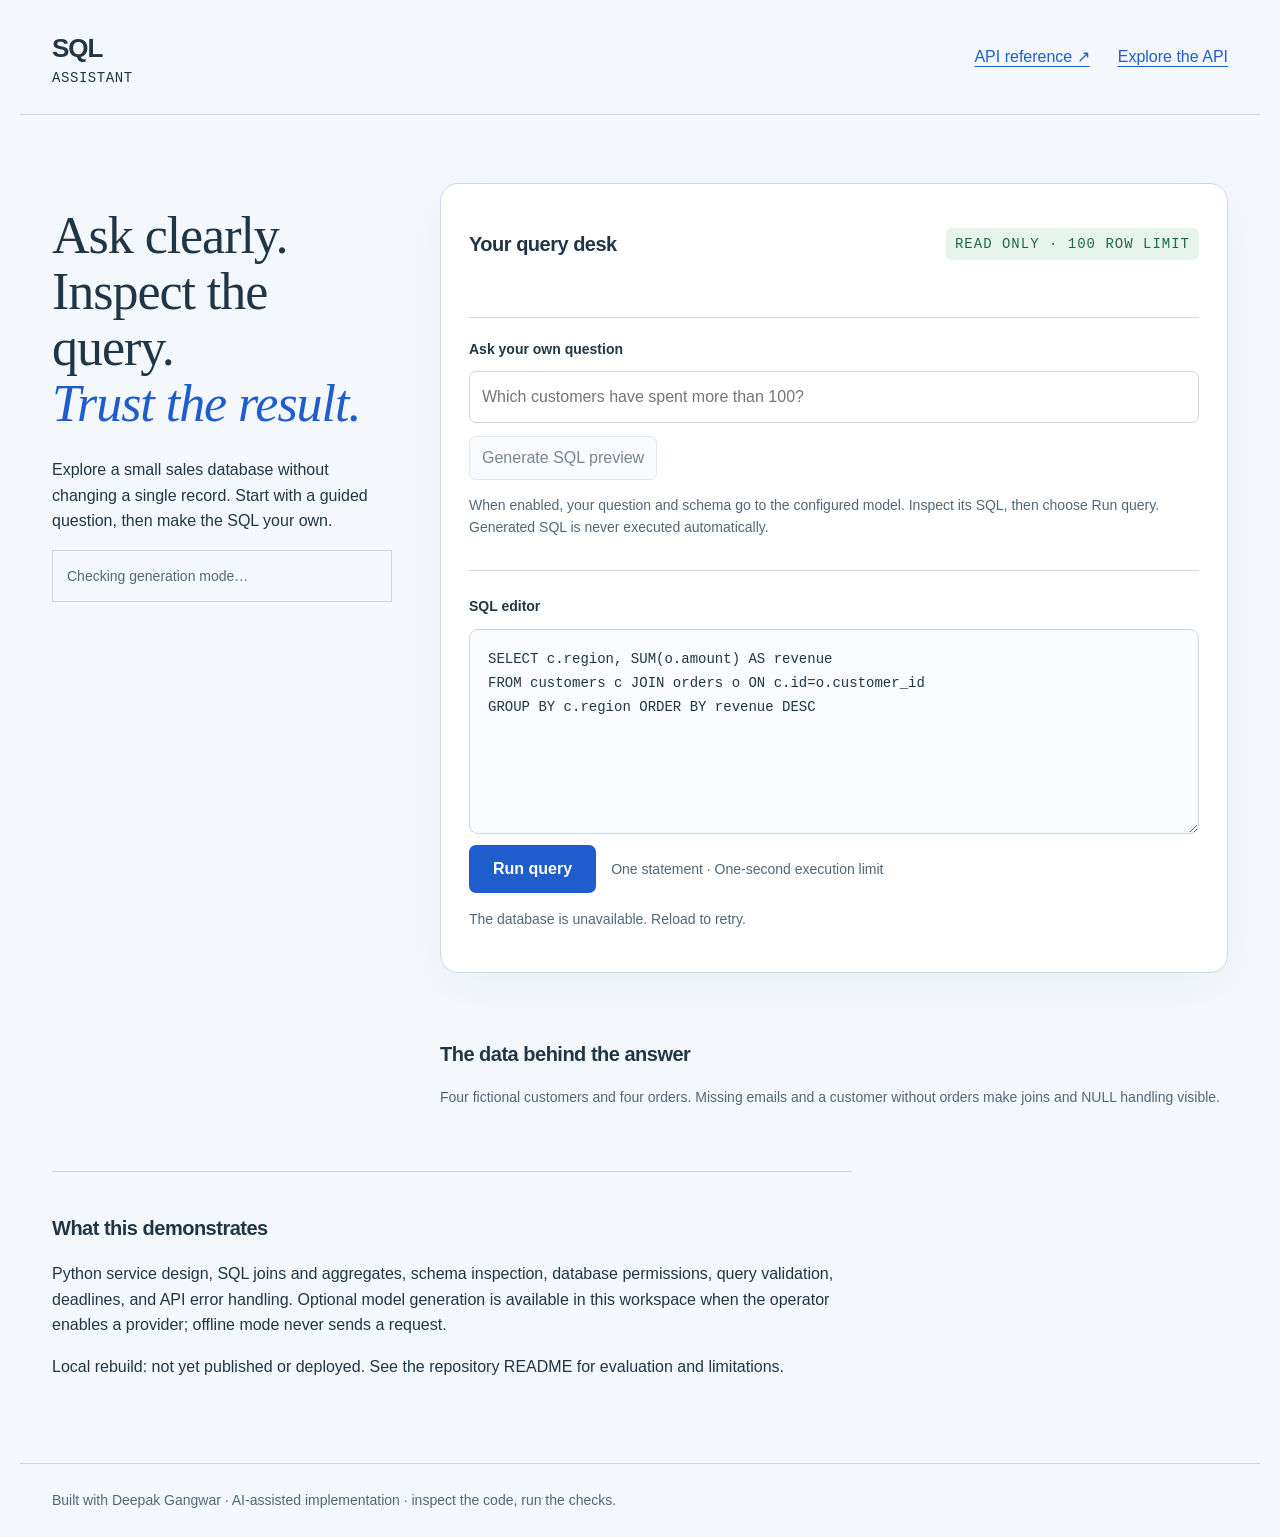
==== static/index.html @ bd2e8c77 "Rebuild SQL analytics with reviewed model previews and SQLite execution bounds" ====
<!doctype html>
<html lang="en"><head><meta charset="utf-8"><meta name="viewport" content="width=device-width,initial-scale=1"><title>SQL Assistant · Analytics Lab</title><link rel="stylesheet" href="/static/style.css"></head>
<body><a class="skip" href="#workspace">Skip to workspace</a><header><a class="brand" href="/">SQL<span>ASSISTANT</span></a><a href="/docs">API reference ↗</a><a href="/docs">Explore the API</a></header>
<main><div class="intro"><h1>Ask clearly.<br>Inspect the query.<br><em>Trust the result.</em></h1><p>Explore a small sales database without changing a single record. Start with a guided question, then make the SQL your own.</p><p class="notice" id="provider-status">Checking generation mode…</p></div>
<section id="workspace" aria-label="SQL workspace"><div class="workspace-head"><h2>Your query desk</h2><span class="badge">READ ONLY · 100 ROW LIMIT</span></div><div id="examples" aria-label="Example questions"></div><form id="question-form"><label for="question">Ask your own question</label><input id="question" name="question" maxlength="500" placeholder="Which customers have spent more than 100?" required><button id="generate" type="submit" disabled>Generate SQL preview</button><p class="help">When enabled, your question and schema go to the configured model. Inspect its SQL, then choose Run query. Generated SQL is never executed automatically.</p></form><label for="sql">SQL editor</label><textarea id="sql" rows="7" spellcheck="false">SELECT c.region, SUM(o.amount) AS revenue
FROM customers c JOIN orders o ON c.id=o.customer_id
GROUP BY c.region ORDER BY revenue DESC</textarea><div class="toolbar"><button id="run">Run query</button><p>One statement · One-second execution limit</p></div><p id="status" role="status" aria-live="polite">Loading schema…</p><div id="result" tabindex="0" aria-label="Query results"></div></section>
<section class="schema"><h2>The data behind the answer</h2><div id="schema"></div><p>Four fictional customers and four orders. Missing emails and a customer without orders make joins and NULL handling visible.</p></section>
<section class="about"><h2>What this demonstrates</h2><p>Python service design, SQL joins and aggregates, schema inspection, database permissions, query validation, deadlines, and API error handling. Optional model generation is available in this workspace when the operator enables a provider; offline mode never sends a request.</p><p>Local rebuild: not yet published or deployed. See the repository README for evaluation and limitations.</p></section></main><footer>Built with Deepak Gangwar · AI-assisted implementation · inspect the code, run the checks.</footer><script src="/static/app.js" defer></script></body></html>
---- static/style.css ----
:root{--ink:#203646;--muted:#516779;--paper:#f4f8fc;--line:#cbd9e4;--accent:#205dcc;--wash:#e4edf8}*{box-sizing:border-box}body{margin:0;background:var(--paper);color:var(--ink);font:16px/1.6 -apple-system,BlinkMacSystemFont,"Segoe UI",sans-serif}a{color:var(--accent);text-underline-offset:4px}header{max-width:1240px;margin:auto;display:flex;align-items:center;gap:28px;padding:28px 32px;border-bottom:1px solid var(--line)}.brand{margin-right:auto;color:var(--ink);font-size:26px;font-weight:800;text-decoration:none;letter-spacing:-1px}.brand span{display:block;font:14px ui-monospace,monospace;letter-spacing:.04em}main{max-width:1240px;margin:auto;padding:68px 32px;display:grid;grid-template-columns:340px minmax(0,1fr);gap:48px}.eyebrow,.badge{font:14px/1.6 ui-monospace,monospace;letter-spacing:1px}.eyebrow{color:var(--accent)}h1{font-family:Georgia,serif;font-size:52px;line-height:1.08;letter-spacing:-.02em;font-weight:400;margin:25px 0}h1 em{color:var(--accent)}h2{font-size:20px;letter-spacing:-.5px}.notice{border:1px solid var(--line);padding:14px;color:var(--muted);font-size:14px}#workspace{background:white;border:1px solid var(--line);border-radius:18px;box-shadow:0 15px 45px #2036460a;padding:28px;min-width:0}.workspace-head{display:flex;align-items:center;flex-wrap:wrap;gap:16px;justify-content:space-between}.badge{color:#1f6849;background:#e7f4eb;padding:5px 9px;border-radius:6px}#examples{display:flex;flex-wrap:wrap;gap:8px;margin:16px 0 24px}button{font:inherit;cursor:pointer;border:1px solid var(--line);border-radius:7px;padding:8px 12px;background:var(--paper);color:var(--ink)}button:hover{background:var(--wash)}label{font-size:14px;font-weight:650}textarea{display:block;width:100%;resize:vertical;border:1px solid var(--line);border-radius:9px;background:#f9fbfe;color:var(--ink);padding:18px;font:14px/1.7 ui-monospace,SFMono-Regular,monospace;margin:10px 0}.toolbar{display:flex;align-items:center;flex-wrap:wrap;gap:15px}.toolbar p,#status,.schema p{font-size:14px;color:var(--muted)}#run{background:var(--accent);color:white;border:0;padding:11px 24px;font-weight:650}button:disabled{opacity:.6;cursor:wait}#result{overflow:auto;max-height:380px}table{border-collapse:collapse;min-width:100%;font-size:14px}td,th{text-align:left;padding:11px 14px;border-bottom:1px solid var(--line);white-space:nowrap}th{background:var(--paper)}.schema{grid-column:2}.schema pre{background:var(--wash);border-radius:10px;padding:18px;white-space:pre-wrap;font:14px/1.8 ui-monospace,monospace}.about{grid-column:1/-1;border-top:1px solid var(--line);padding-top:24px;max-width:800px}.skip{position:absolute;left:-9999px}.skip:focus{left:15px;top:12px;background:white;padding:10px}:focus-visible{outline:3px solid #be6a16;outline-offset:4px}footer{max-width:1240px;margin:auto;padding:25px 32px;border-top:1px solid var(--line);color:var(--muted);font-size:14px}@media(max-width:850px){main{grid-template-columns:1fr;padding:30px 20px;gap:25px}.schema,.about{grid-column:1}h1{font-size:42px}header{padding:20px;gap:15px}header a{font-size:14px}.intro{max-width:580px}#workspace{padding:20px}}@media(prefers-reduced-motion:reduce){*{scroll-behavior:auto}}

#question-form{border-block:1px solid var(--line);padding:18px 0;margin-bottom:22px}input{font:inherit;display:block;width:100%;margin:10px 0;padding:12px;border:1px solid var(--line);border-radius:7px;color:var(--ink);background:white}.help{font-size:14px;color:var(--muted)}#generate{margin-top:3px}
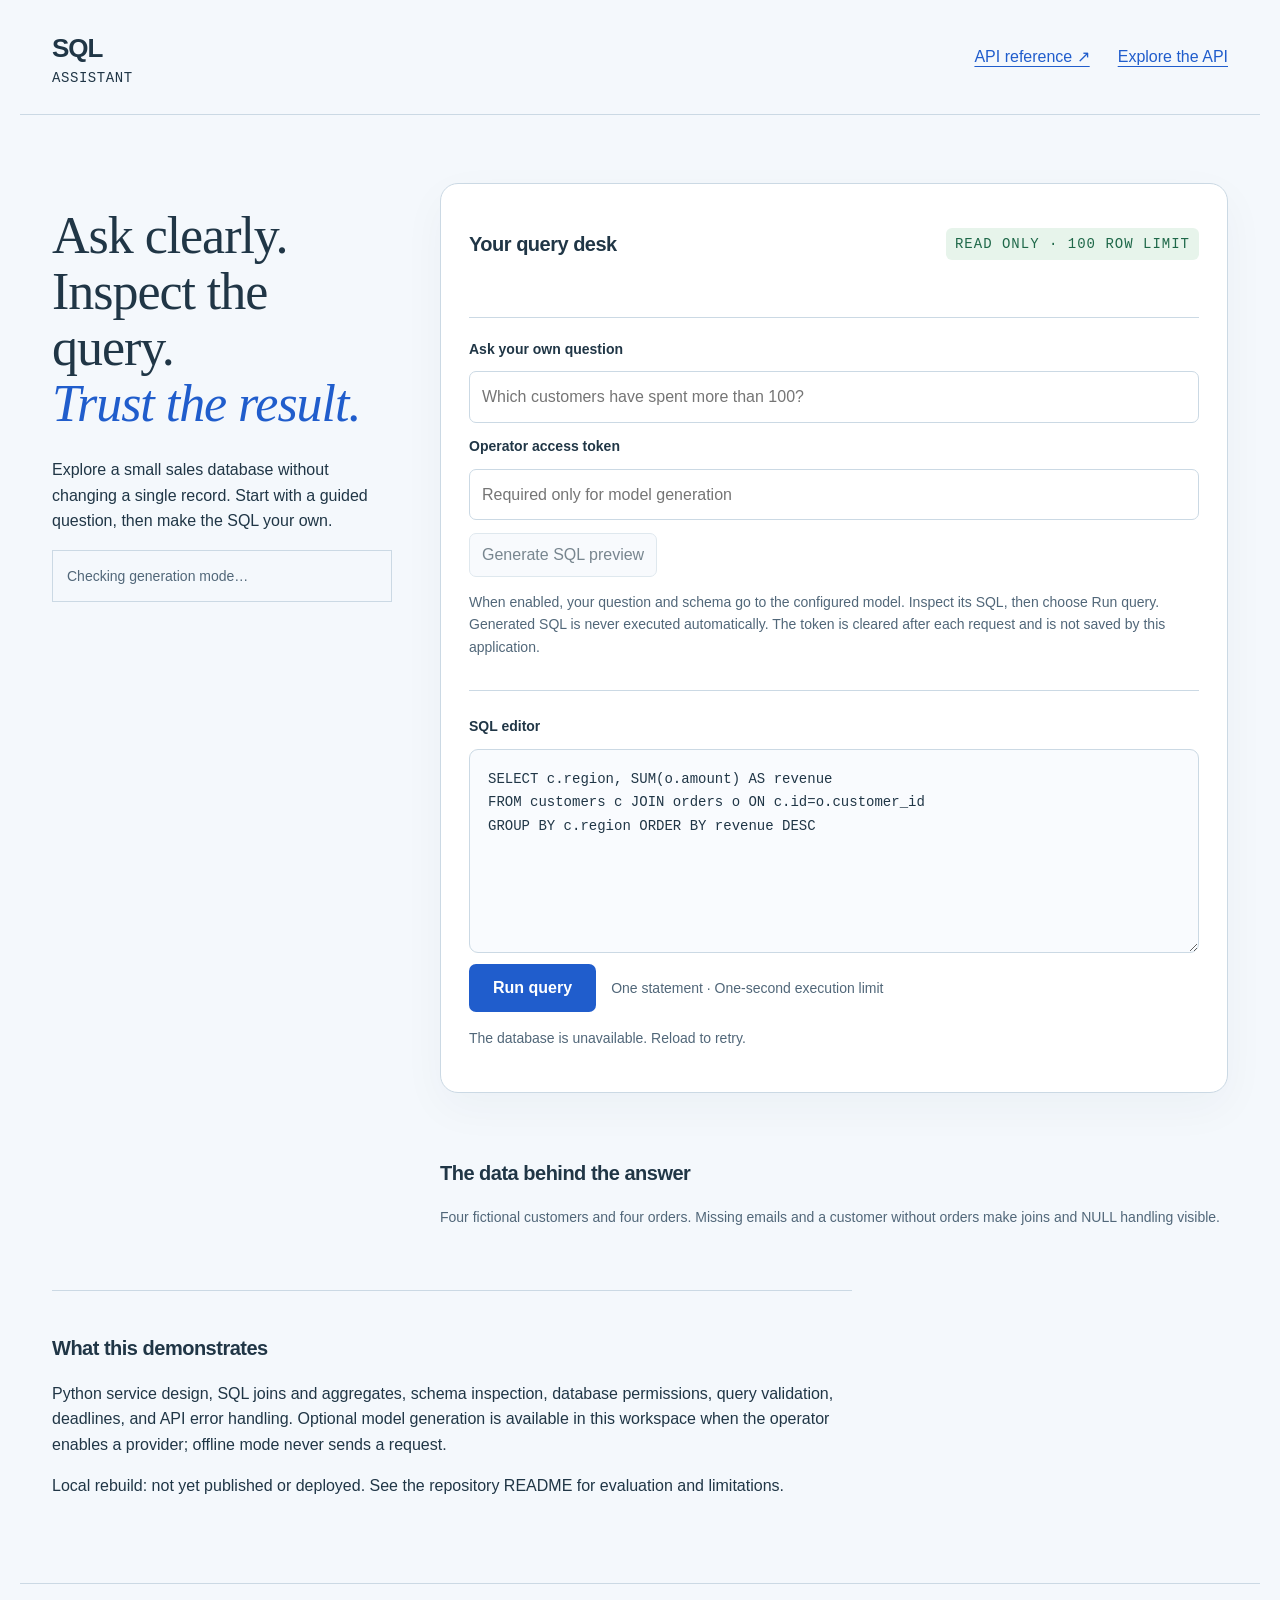
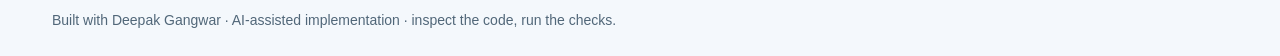
==== commit d5abb139: "Require an operator token before SQL model generation" ====
--- a/static/index.html
+++ b/static/index.html
@@ -2,7 +2,7 @@
 <html lang="en"><head><meta charset="utf-8"><meta name="viewport" content="width=device-width,initial-scale=1"><title>SQL Assistant · Analytics Lab</title><link rel="stylesheet" href="/static/style.css"></head>
 <body><a class="skip" href="#workspace">Skip to workspace</a><header><a class="brand" href="/">SQL<span>ASSISTANT</span></a><a href="/docs">API reference ↗</a><a href="/docs">Explore the API</a></header>
 <main><div class="intro"><h1>Ask clearly.<br>Inspect the query.<br><em>Trust the result.</em></h1><p>Explore a small sales database without changing a single record. Start with a guided question, then make the SQL your own.</p><p class="notice" id="provider-status">Checking generation mode…</p></div>
-<section id="workspace" aria-label="SQL workspace"><div class="workspace-head"><h2>Your query desk</h2><span class="badge">READ ONLY · 100 ROW LIMIT</span></div><div id="examples" aria-label="Example questions"></div><form id="question-form"><label for="question">Ask your own question</label><input id="question" name="question" maxlength="500" placeholder="Which customers have spent more than 100?" required><button id="generate" type="submit" disabled>Generate SQL preview</button><p class="help">When enabled, your question and schema go to the configured model. Inspect its SQL, then choose Run query. Generated SQL is never executed automatically.</p></form><label for="sql">SQL editor</label><textarea id="sql" rows="7" spellcheck="false">SELECT c.region, SUM(o.amount) AS revenue
+<section id="workspace" aria-label="SQL workspace"><div class="workspace-head"><h2>Your query desk</h2><span class="badge">READ ONLY · 100 ROW LIMIT</span></div><div id="examples" aria-label="Example questions"></div><form id="question-form"><label for="question">Ask your own question</label><input id="question" name="question" maxlength="500" placeholder="Which customers have spent more than 100?" required><label for="generation-token">Operator access token</label><input id="generation-token" type="password" autocomplete="off" maxlength="1024" placeholder="Required only for model generation"><button id="generate" type="submit" disabled>Generate SQL preview</button><p class="help">When enabled, your question and schema go to the configured model. Inspect its SQL, then choose Run query. Generated SQL is never executed automatically. The token is cleared after each request and is not saved by this application.</p></form><label for="sql">SQL editor</label><textarea id="sql" rows="7" spellcheck="false">SELECT c.region, SUM(o.amount) AS revenue
 FROM customers c JOIN orders o ON c.id=o.customer_id
 GROUP BY c.region ORDER BY revenue DESC</textarea><div class="toolbar"><button id="run">Run query</button><p>One statement · One-second execution limit</p></div><p id="status" role="status" aria-live="polite">Loading schema…</p><div id="result" tabindex="0" aria-label="Query results"></div></section>
 <section class="schema"><h2>The data behind the answer</h2><div id="schema"></div><p>Four fictional customers and four orders. Missing emails and a customer without orders make joins and NULL handling visible.</p></section>
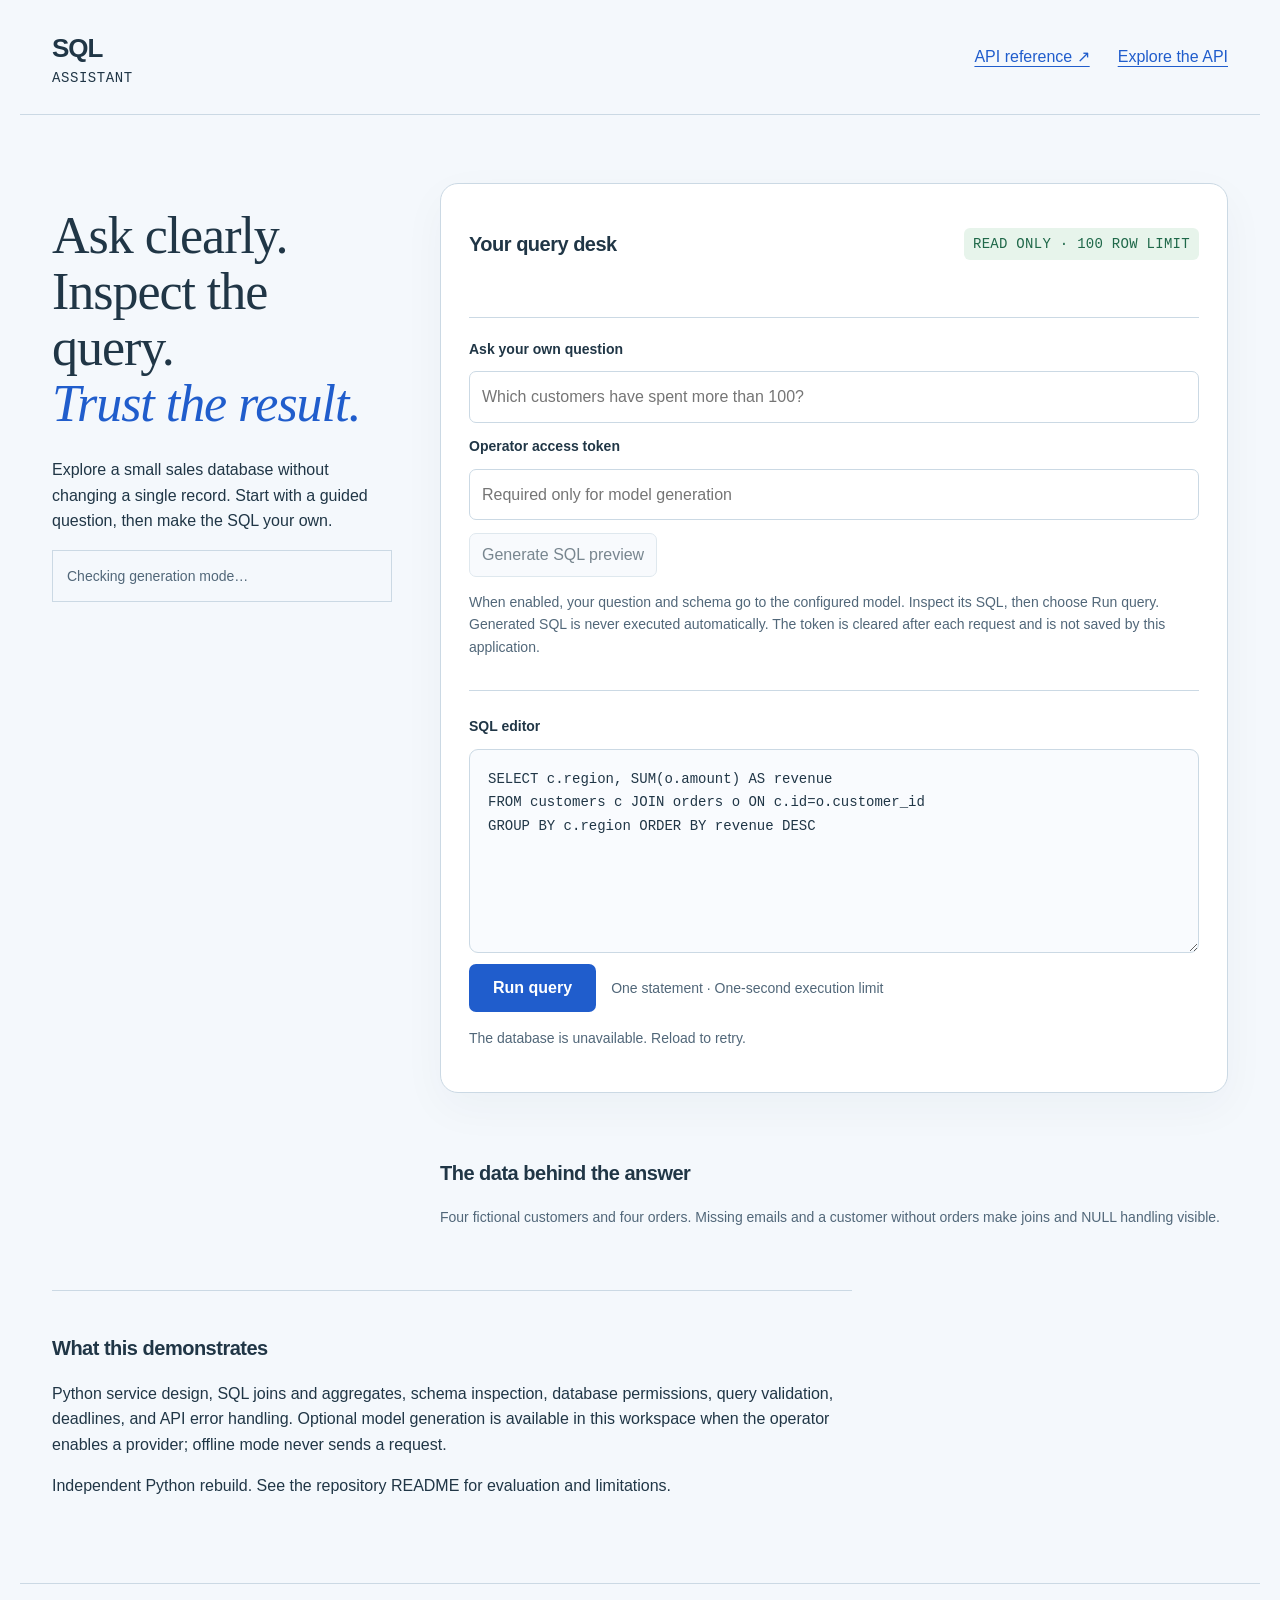
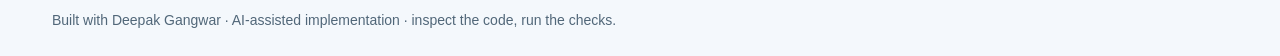
==== commit 329fd6b4: "Document complete demo workflows and interview explanations" ====
--- a/static/index.html
+++ b/static/index.html
@@ -6,4 +6,4 @@
 FROM customers c JOIN orders o ON c.id=o.customer_id
 GROUP BY c.region ORDER BY revenue DESC</textarea><div class="toolbar"><button id="run">Run query</button><p>One statement · One-second execution limit</p></div><p id="status" role="status" aria-live="polite">Loading schema…</p><div id="result" tabindex="0" aria-label="Query results"></div></section>
 <section class="schema"><h2>The data behind the answer</h2><div id="schema"></div><p>Four fictional customers and four orders. Missing emails and a customer without orders make joins and NULL handling visible.</p></section>
-<section class="about"><h2>What this demonstrates</h2><p>Python service design, SQL joins and aggregates, schema inspection, database permissions, query validation, deadlines, and API error handling. Optional model generation is available in this workspace when the operator enables a provider; offline mode never sends a request.</p><p>Local rebuild: not yet published or deployed. See the repository README for evaluation and limitations.</p></section></main><footer>Built with Deepak Gangwar · AI-assisted implementation · inspect the code, run the checks.</footer><script src="/static/app.js" defer></script></body></html>
+<section class="about"><h2>What this demonstrates</h2><p>Python service design, SQL joins and aggregates, schema inspection, database permissions, query validation, deadlines, and API error handling. Optional model generation is available in this workspace when the operator enables a provider; offline mode never sends a request.</p><p>Independent Python rebuild. See the repository README for evaluation and limitations.</p></section></main><footer>Built with Deepak Gangwar · AI-assisted implementation · inspect the code, run the checks.</footer><script src="/static/app.js" defer></script></body></html>
--- a/static/style.css
+++ b/static/style.css
@@ -1,3 +1,3 @@
-:root{--ink:#203646;--muted:#516779;--paper:#f4f8fc;--line:#cbd9e4;--accent:#205dcc;--wash:#e4edf8}*{box-sizing:border-box}body{margin:0;background:var(--paper);color:var(--ink);font:16px/1.6 -apple-system,BlinkMacSystemFont,"Segoe UI",sans-serif}a{color:var(--accent);text-underline-offset:4px}header{max-width:1240px;margin:auto;display:flex;align-items:center;gap:28px;padding:28px 32px;border-bottom:1px solid var(--line)}.brand{margin-right:auto;color:var(--ink);font-size:26px;font-weight:800;text-decoration:none;letter-spacing:-1px}.brand span{display:block;font:14px ui-monospace,monospace;letter-spacing:.04em}main{max-width:1240px;margin:auto;padding:68px 32px;display:grid;grid-template-columns:340px minmax(0,1fr);gap:48px}.eyebrow,.badge{font:14px/1.6 ui-monospace,monospace;letter-spacing:1px}.eyebrow{color:var(--accent)}h1{font-family:Georgia,serif;font-size:52px;line-height:1.08;letter-spacing:-.02em;font-weight:400;margin:25px 0}h1 em{color:var(--accent)}h2{font-size:20px;letter-spacing:-.5px}.notice{border:1px solid var(--line);padding:14px;color:var(--muted);font-size:14px}#workspace{background:white;border:1px solid var(--line);border-radius:18px;box-shadow:0 15px 45px #2036460a;padding:28px;min-width:0}.workspace-head{display:flex;align-items:center;flex-wrap:wrap;gap:16px;justify-content:space-between}.badge{color:#1f6849;background:#e7f4eb;padding:5px 9px;border-radius:6px}#examples{display:flex;flex-wrap:wrap;gap:8px;margin:16px 0 24px}button{font:inherit;cursor:pointer;border:1px solid var(--line);border-radius:7px;padding:8px 12px;background:var(--paper);color:var(--ink)}button:hover{background:var(--wash)}label{font-size:14px;font-weight:650}textarea{display:block;width:100%;resize:vertical;border:1px solid var(--line);border-radius:9px;background:#f9fbfe;color:var(--ink);padding:18px;font:14px/1.7 ui-monospace,SFMono-Regular,monospace;margin:10px 0}.toolbar{display:flex;align-items:center;flex-wrap:wrap;gap:15px}.toolbar p,#status,.schema p{font-size:14px;color:var(--muted)}#run{background:var(--accent);color:white;border:0;padding:11px 24px;font-weight:650}button:disabled{opacity:.6;cursor:wait}#result{overflow:auto;max-height:380px}table{border-collapse:collapse;min-width:100%;font-size:14px}td,th{text-align:left;padding:11px 14px;border-bottom:1px solid var(--line);white-space:nowrap}th{background:var(--paper)}.schema{grid-column:2}.schema pre{background:var(--wash);border-radius:10px;padding:18px;white-space:pre-wrap;font:14px/1.8 ui-monospace,monospace}.about{grid-column:1/-1;border-top:1px solid var(--line);padding-top:24px;max-width:800px}.skip{position:absolute;left:-9999px}.skip:focus{left:15px;top:12px;background:white;padding:10px}:focus-visible{outline:3px solid #be6a16;outline-offset:4px}footer{max-width:1240px;margin:auto;padding:25px 32px;border-top:1px solid var(--line);color:var(--muted);font-size:14px}@media(max-width:850px){main{grid-template-columns:1fr;padding:30px 20px;gap:25px}.schema,.about{grid-column:1}h1{font-size:42px}header{padding:20px;gap:15px}header a{font-size:14px}.intro{max-width:580px}#workspace{padding:20px}}@media(prefers-reduced-motion:reduce){*{scroll-behavior:auto}}
+:root{--ink:#203646;--muted:#516779;--paper:#f4f8fc;--line:#cbd9e4;--accent:#205dcc;--wash:#e4edf8}*{box-sizing:border-box}body{margin:0;background:var(--paper);color:var(--ink);font:16px/1.6 -apple-system,BlinkMacSystemFont,"Segoe UI",sans-serif}a{color:var(--accent);text-underline-offset:4px}header{max-width:1240px;margin:auto;display:flex;align-items:center;gap:28px;padding:28px 32px;border-bottom:1px solid var(--line)}.brand{margin-right:auto;color:var(--ink);font-size:26px;font-weight:800;text-decoration:none;letter-spacing:-1px}.brand span{display:block;font:14px ui-monospace,monospace;letter-spacing:.04em}main{max-width:1240px;margin:auto;padding:68px 32px;display:grid;grid-template-columns:340px minmax(0,1fr);gap:48px}.eyebrow,.badge{font:14px/1.6 ui-monospace,monospace;letter-spacing:.02em}.eyebrow{color:var(--accent)}h1{font-family:Georgia,serif;font-size:52px;line-height:1.08;letter-spacing:-.02em;font-weight:400;margin:25px 0}h1 em{color:var(--accent)}h2{font-size:20px;letter-spacing:-.5px}.notice{border:1px solid var(--line);padding:14px;color:var(--muted);font-size:14px}#workspace{background:white;border:1px solid var(--line);border-radius:18px;box-shadow:0 15px 45px #2036460a;padding:28px;min-width:0}.workspace-head{display:flex;align-items:center;flex-wrap:wrap;gap:16px;justify-content:space-between}.badge{color:#1f6849;background:#e7f4eb;padding:5px 9px;border-radius:6px}#examples{display:flex;flex-wrap:wrap;gap:8px;margin:16px 0 24px}button{font:inherit;cursor:pointer;border:1px solid var(--line);border-radius:7px;padding:8px 12px;background:var(--paper);color:var(--ink)}button:hover{background:var(--wash)}label{font-size:14px;font-weight:650}textarea{display:block;width:100%;resize:vertical;border:1px solid var(--line);border-radius:9px;background:#f9fbfe;color:var(--ink);padding:18px;font:14px/1.7 ui-monospace,SFMono-Regular,monospace;margin:10px 0}.toolbar{display:flex;align-items:center;flex-wrap:wrap;gap:15px}.toolbar p,#status,.schema p{font-size:14px;color:var(--muted)}#run{background:var(--accent);color:white;border:0;padding:11px 24px;font-weight:650}button:disabled{opacity:.6;cursor:wait}#result{overflow:auto;max-height:380px}table{border-collapse:collapse;min-width:100%;font-size:14px}td,th{text-align:left;padding:11px 14px;border-bottom:1px solid var(--line);white-space:nowrap}th{background:var(--paper)}.schema{grid-column:2}.schema pre{background:var(--wash);border-radius:10px;padding:18px;white-space:pre-wrap;font:14px/1.8 ui-monospace,monospace}.about{grid-column:1/-1;border-top:1px solid var(--line);padding-top:24px;max-width:800px}.skip{position:absolute;left:-9999px}.skip:focus{left:15px;top:12px;background:white;padding:10px}:focus-visible{outline:3px solid #be6a16;outline-offset:4px}footer{max-width:1240px;margin:auto;padding:25px 32px;border-top:1px solid var(--line);color:var(--muted);font-size:14px}@media(max-width:850px){main{grid-template-columns:1fr;padding:30px 20px;gap:25px}.schema,.about{grid-column:1}h1{font-size:42px}header{padding:20px;gap:15px}header a{font-size:14px}.intro{max-width:580px}#workspace{padding:20px}}@media(prefers-reduced-motion:reduce){*{scroll-behavior:auto}}
 
 #question-form{border-block:1px solid var(--line);padding:18px 0;margin-bottom:22px}input{font:inherit;display:block;width:100%;margin:10px 0;padding:12px;border:1px solid var(--line);border-radius:7px;color:var(--ink);background:white}.help{font-size:14px;color:var(--muted)}#generate{margin-top:3px}
